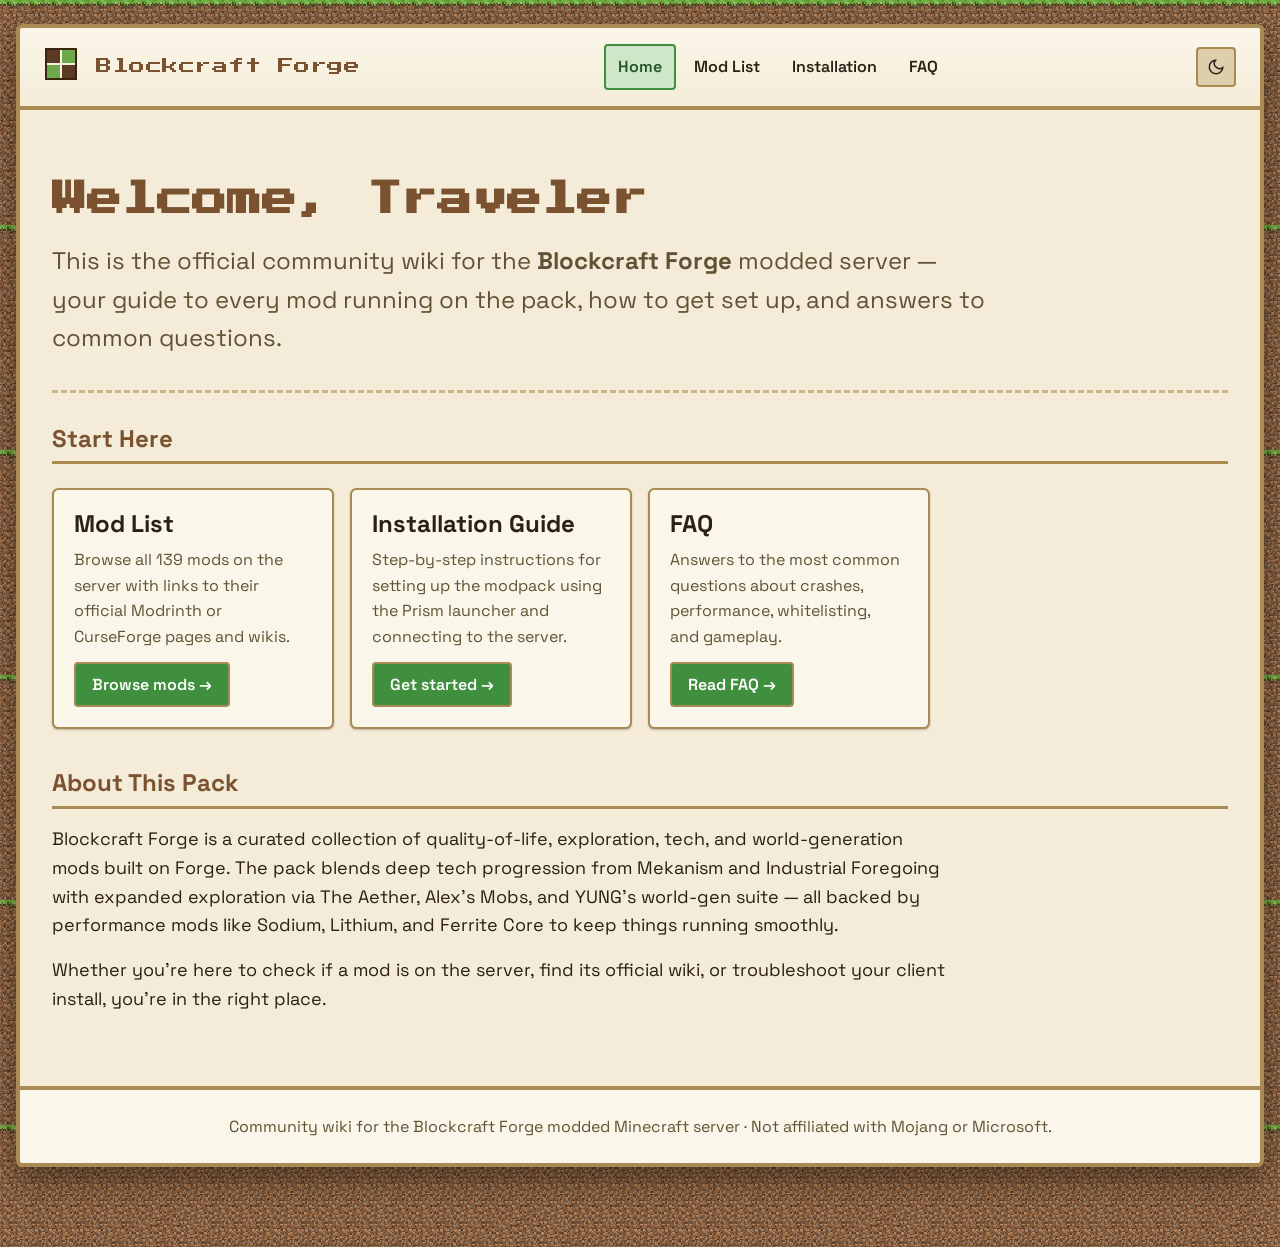
==== index.html @ c724095b "Fixing file structure" ====
<!DOCTYPE html>
<html lang="en">
<head>
<meta charset="UTF-8">
<meta name="viewport" content="width=device-width, initial-scale=1.0">
<title>Home · Blockcraft Forge Wiki</title>
<meta name="description" content="Community wiki for the Blockcraft Forge modded Minecraft server.">
<link rel="icon" href="data:image/svg+xml,%3Csvg xmlns=%27http://www.w3.org/2000/svg%27 viewBox=%270 0 40 40%27%3E%3Crect width=%2720%27 height=%2720%27 fill=%27%235a3a22%27/%3E%3Crect x=%2720%27 width=%2720%27 height=%2720%27 fill=%27%236fa84a%27/%3E%3Crect y=%2720%27 width=%2720%27 height=%2720%27 fill=%27%236fa84a%27/%3E%3Crect x=%2720%27 y=%2720%27 width=%2720%27 height=%2720%27 fill=%27%235a3a22%27/%3E%3C/svg%3E">
<link rel="stylesheet" href="css/style.css">
</head>
<body>
<a class="sr-only" href="#main">Skip to content</a>
  <div class="page-wrap">
    <div class="site-panel">
      <header class="site-header">
        <div class="brand">
          <svg class="brand-mark" viewBox="0 0 40 40" fill="none" aria-hidden="true">
            <rect x="2" y="2" width="14" height="14" fill="#5a3a22"/>
            <rect x="18" y="2" width="14" height="14" fill="#6fa84a"/>
            <rect x="2" y="18" width="14" height="14" fill="#6fa84a"/>
            <rect x="18" y="18" width="14" height="14" fill="#5a3a22"/>
            <rect x="2" y="2" width="30" height="30" fill="none" stroke="#3a2410" stroke-width="2"/>
          </svg>
          <span class="brand-name">Blockcraft Forge</span>
        </div>
        <button class="mobile-nav-toggle" data-nav-toggle aria-label="Toggle navigation" aria-expanded="false">
          <svg width="20" height="20" viewBox="0 0 24 24" fill="none" stroke="currentColor" stroke-width="2"><path d="M3 12h18M3 6h18M3 18h18"/></svg>
        </button>
        <nav class="main-nav" data-main-nav aria-label="Primary">
          <a href="index.html" aria-current="page">Home</a>
          <a href="mods.html">Mod List</a>
          <a href="install.html">Installation</a>
          <a href="faq.html">FAQ</a>
        </nav>
        <button class="theme-toggle" data-theme-toggle aria-label="Switch to light mode"></button>
      </header>
      <div class="site-body">

<main id="main">
<section class="hero">
  <h1>Welcome, Traveler</h1>
  <p>This is the official community wiki for the <strong>Blockcraft Forge</strong> modded server &mdash; your guide to every mod running on the pack, how to get set up, and answers to common questions.</p>
</section>

<section>
  <h2>Start Here</h2>
  <div class="card-grid">
    <div class="card">
      <h3>Mod List</h3>
      <p>Browse all 139 mods on the server with links to their official Modrinth or CurseForge pages and wikis.</p>
      <a class="btn" href="mods.html">Browse mods &rarr;</a>
    </div>
    <div class="card">
      <h3>Installation Guide</h3>
      <p>Step-by-step instructions for setting up the modpack using the Prism launcher and connecting to the server.</p>
      <a class="btn" href="install.html">Get started &rarr;</a>
    </div>
    <div class="card">
      <h3>FAQ</h3>
      <p>Answers to the most common questions about crashes, performance, whitelisting, and gameplay.</p>
      <a class="btn" href="faq.html">Read FAQ &rarr;</a>
    </div>
  </div>
</section>

<section>
  <h2>About This Pack</h2>
  <div class="prose">
    <p>Blockcraft Forge is a curated collection of quality-of-life, exploration, tech, and world-generation mods built on Forge. The pack blends deep tech progression from Mekanism and Industrial Foregoing with expanded exploration via The Aether, Alex's Mobs, and YUNG's world-gen suite &mdash; all backed by performance mods like Sodium, Lithium, and Ferrite Core to keep things running smoothly.</p>
    <p>Whether you're here to check if a mod is on the server, find its official wiki, or troubleshoot your client install, you're in the right place.</p>
  </div>
</section>

</main>
      </div>
      <footer class="site-footer">
        <p>Community wiki for the Blockcraft Forge modded Minecraft server &middot; Not affiliated with Mojang or Microsoft.</p>
      </footer>
    </div>
  </div>

<script src="js/main.js"></script>

</body>
</html>
---- css/style.css ----
/* Art direction: Modded Minecraft server wiki -> rustic/blocky/game-terminal tone
   Palette: earthy greens/browns (grass, dirt, stone) with emerald accent for links/CTAs
   Typography: 'Press Start 2P' display (pixel, used sparingly for logo/hero only) + 'Space Grotesk' body (clean, blocky geometric sans)
   Density: balanced — content cards sit on parchment-like panels over the dirt texture, like terraria.wiki.gg */

@import url('https://fonts.googleapis.com/css2?family=Press+Start+2P&family=Space+Grotesk:wght@400;500;600;700&display=swap');

*, *::before, *::after { box-sizing: border-box; margin: 0; padding: 0; }

:root {
  --text-xs: clamp(0.75rem, 0.7rem + 0.25vw, 0.875rem);
  --text-sm: clamp(0.875rem, 0.8rem + 0.35vw, 1rem);
  --text-base: clamp(1rem, 0.95rem + 0.25vw, 1.125rem);
  --text-lg: clamp(1.125rem, 1rem + 0.75vw, 1.5rem);
  --text-xl: clamp(1.5rem, 1.2rem + 1.25vw, 2.25rem);
  --text-2xl: clamp(2rem, 1.2rem + 2.5vw, 3.5rem);

  --space-1: 0.25rem; --space-2: 0.5rem; --space-3: 0.75rem; --space-4: 1rem;
  --space-5: 1.25rem; --space-6: 1.5rem; --space-8: 2rem; --space-10: 2.5rem;
  --space-12: 3rem; --space-16: 4rem; --space-20: 5rem; --space-24: 6rem;

  --font-display: 'Press Start 2P', monospace;
  --font-body: 'Space Grotesk', 'Segoe UI', sans-serif;

  --radius-sm: 0.25rem; --radius-md: 0.4rem; --radius-lg: 0.6rem; --radius-full: 9999px;
  --content-narrow: 640px; --content-default: 900px; --content-wide: 1200px;
}

:root, [data-theme="light"] {
  --color-bg: #e9dcc0;
  --color-surface: #f4ecd8;
  --color-surface-2: #fbf6ea;
  --color-surface-offset: #ddceac;
  --color-border: #a98a52;
  --color-divider: #c9b585;

  --color-text: #2b2013;
  --color-text-muted: #5f5334;
  --color-text-faint: #93875f;
  --color-text-inverse: #f4ecd8;

  --color-primary: #3f8f3f;
  --color-primary-hover: #2f6e2f;
  --color-primary-active: #245424;
  --color-primary-highlight: #cfe6c8;

  --color-accent: #7a5230;
  --color-accent-hover: #5e3e22;

  --color-warning: #a1631e;
  --color-error: #a13333;
  --color-success: #3f8f3f;

  --shadow-sm: 0 1px 2px rgba(30, 20, 5, 0.25);
  --shadow-md: 0 4px 14px rgba(30, 20, 5, 0.35);
  --shadow-lg: 0 12px 32px rgba(20, 12, 2, 0.5);

  --dirt-texture: url('../assets/img/dirt_background.jpg');
  --panel-border-img: none;
}

[data-theme="dark"] {
  --color-bg: #1b140c;
  --color-surface: #241a10;
  --color-surface-2: #2c2014;
  --color-surface-offset: #16100a;
  --color-border: #4a3820;
  --color-divider: #3a2c18;

  --color-text: #ecdfc4;
  --color-text-muted: #b6a67e;
  --color-text-faint: #7d7050;
  --color-text-inverse: #1b140c;

  --color-primary: #63b563;
  --color-primary-hover: #7fce7f;
  --color-primary-active: #4f9c4f;
  --color-primary-highlight: #26361f;

  --color-accent: #c99a5f;
  --color-accent-hover: #dab27c;

  --color-warning: #d99a44;
  --color-error: #d96363;
  --color-success: #63b563;

  --shadow-sm: 0 1px 2px rgba(0,0,0,0.4);
  --shadow-md: 0 4px 14px rgba(0,0,0,0.5);
  --shadow-lg: 0 12px 32px rgba(0,0,0,0.6);

  --dirt-texture: url('../assets/img/dirt_dark.jpg');
}

html {
  -webkit-text-size-adjust: none;
  text-size-adjust: none;
  scroll-behavior: smooth;
  scroll-padding-top: var(--space-16);
}

body {
  min-height: 100dvh;
  line-height: 1.6;
  font-family: var(--font-body);
  font-size: var(--text-base);
  color: var(--color-text);
  background-color: var(--color-bg);
  background-image: var(--dirt-texture);
  background-repeat: repeat;
  background-size: 360px 225px;
  image-rendering: pixelated;
}

img, picture, video, canvas, svg { display: block; max-width: 100%; height: auto; }
ul[role="list"], ol[role="list"] { list-style: none; }
input, button, textarea, select { font: inherit; color: inherit; }
h1, h2, h3, h4 { text-wrap: balance; line-height: 1.2; font-family: var(--font-body); font-weight: 700; }
p, li { text-wrap: pretty; }

a { color: var(--color-primary); text-decoration: none; }
a:hover { color: var(--color-primary-hover); text-decoration: underline; }

::selection { background: var(--color-primary-highlight); color: var(--color-text); }
:focus-visible { outline: 3px solid var(--color-primary); outline-offset: 2px; border-radius: var(--radius-sm); }

@media (prefers-reduced-motion: reduce) {
  *, *::before, *::after { animation-duration: 0.01ms !important; transition-duration: 0.01ms !important; scroll-behavior: auto !important; }
}

button { cursor: pointer; background: none; border: none; }
table { border-collapse: collapse; width: 100%; }

.sr-only {
  position: absolute; width: 1px; height: 1px; padding: 0; margin: -1px;
  overflow: hidden; clip: rect(0,0,0,0); white-space: nowrap; border-width: 0;
}

/* ===== Layout shell (the "dirt frame" like terraria.wiki.gg) ===== */
.page-wrap {
  max-width: 1280px;
  margin-inline: auto;
  padding: var(--space-6) var(--space-4) var(--space-20);
}

.site-panel {
  background: var(--color-surface);
  border: 4px solid var(--color-border);
  border-radius: var(--radius-md);
  box-shadow: var(--shadow-lg);
  overflow: hidden;
}

.site-header {
  background: linear-gradient(180deg, var(--color-surface-2), var(--color-surface));
  border-bottom: 4px solid var(--color-border);
  padding: var(--space-4) var(--space-6);
  display: flex;
  align-items: center;
  justify-content: space-between;
  gap: var(--space-4);
  flex-wrap: wrap;
}

.brand { display: flex; align-items: center; gap: var(--space-3); }
.brand-mark { width: 40px; height: 40px; flex-shrink: 0; }
.brand-name {
  font-family: var(--font-display);
  font-size: var(--text-sm);
  letter-spacing: 0.5px;
  color: var(--color-accent);
}

.main-nav { display: flex; gap: var(--space-1); flex-wrap: wrap; }
.main-nav a {
  font-weight: 600;
  font-size: var(--text-sm);
  color: var(--color-text);
  padding: var(--space-2) var(--space-3);
  border-radius: var(--radius-sm);
  text-decoration: none;
  border: 2px solid transparent;
}
.main-nav a:hover, .main-nav a[aria-current="page"] {
  background: var(--color-primary-highlight);
  border-color: var(--color-primary);
  color: var(--color-primary-active, var(--color-primary));
  text-decoration: none;
}

.theme-toggle {
  display: inline-flex; align-items: center; justify-content: center;
  width: 40px; height: 40px;
  border: 2px solid var(--color-border);
  border-radius: var(--radius-sm);
  background: var(--color-surface-offset);
  color: var(--color-text);
}
.theme-toggle:hover { background: var(--color-primary-highlight); border-color: var(--color-primary); }

.site-body { padding: var(--space-8) var(--space-8); }
@media (max-width: 640px) { .site-body { padding: var(--space-6) var(--space-4); } }

.site-footer {
  border-top: 4px solid var(--color-border);
  padding: var(--space-6);
  text-align: center;
  font-size: var(--text-sm);
  color: var(--color-text-muted);
  background: var(--color-surface-2);
}

/* ===== Hero ===== */
.hero {
  text-align: left;
  padding-block: var(--space-8);
  border-bottom: 3px dashed var(--color-divider);
  margin-bottom: var(--space-8);
}
.hero h1 {
  font-family: var(--font-display);
  font-size: var(--text-xl);
  color: var(--color-accent);
  margin-bottom: var(--space-4);
  line-height: 1.5;
}
.hero p { max-width: 68ch; color: var(--color-text-muted); font-size: var(--text-lg); }

/* ===== Cards / grid ===== */
.card-grid {
  display: grid;
  grid-template-columns: repeat(auto-fill, minmax(min(260px, 100%), 1fr));
  gap: var(--space-4);
  margin-block: var(--space-6);
}
.card {
  background: var(--color-surface-2);
  border: 2px solid var(--color-border);
  border-radius: var(--radius-md);
  padding: var(--space-5);
  box-shadow: var(--shadow-sm);
  transition: box-shadow 180ms ease, transform 180ms ease;
}
.card:hover { box-shadow: var(--shadow-md); transform: translateY(-2px); }
.card h3 { font-size: var(--text-lg); margin-bottom: var(--space-2); }
.card p { color: var(--color-text-muted); font-size: var(--text-sm); margin-bottom: var(--space-3); }

.btn {
  display: inline-flex; align-items: center; gap: var(--space-2);
  padding: var(--space-2) var(--space-4);
  border-radius: var(--radius-sm);
  font-weight: 600; font-size: var(--text-sm);
  border: 2px solid var(--color-border);
  background: var(--color-primary);
  color: #fff;
  text-decoration: none;
}
.btn:hover { background: var(--color-primary-hover); text-decoration: none; color: #fff; }
.btn-secondary { background: var(--color-surface-offset); color: var(--color-text); }
.btn-secondary:hover { background: var(--color-primary-highlight); color: var(--color-text); }

/* ===== Mod list ===== */
.mod-toolbar {
  display: flex; gap: var(--space-3); flex-wrap: wrap; align-items: center;
  margin-bottom: var(--space-5);
}
.mod-search {
  flex: 1; min-width: 200px;
  padding: var(--space-3) var(--space-4);
  border: 2px solid var(--color-border);
  border-radius: var(--radius-sm);
  background: var(--color-surface-2);
  color: var(--color-text);
  font-size: var(--text-base);
}
.mod-filter-group { display: flex; gap: var(--space-2); flex-wrap: wrap; }
.filter-chip {
  padding: var(--space-2) var(--space-4);
  border: 2px solid var(--color-border);
  border-radius: var(--radius-full);
  background: var(--color-surface-2);
  font-size: var(--text-sm);
  font-weight: 600;
  color: var(--color-text-muted);
}
.filter-chip[aria-pressed="true"] {
  background: var(--color-primary);
  color: #fff;
  border-color: var(--color-primary);
}
.mod-count { font-size: var(--text-sm); color: var(--color-text-muted); margin-bottom: var(--space-4); }

.mod-table-wrap { border: 2px solid var(--color-border); border-radius: var(--radius-md); overflow: hidden; }
.mod-table { width: 100%; }
.mod-table th {
  text-align: left; font-size: var(--text-xs); text-transform: uppercase; letter-spacing: 0.5px;
  padding: var(--space-3) var(--space-4);
  background: var(--color-surface-offset);
  color: var(--color-text-muted);
  border-bottom: 2px solid var(--color-border);
}
.mod-table td {
  padding: var(--space-3) var(--space-4);
  border-bottom: 1px solid var(--color-divider);
  font-size: var(--text-sm);
}
.mod-table tr:last-child td { border-bottom: none; }
.mod-table tr:hover td { background: var(--color-primary-highlight); }
.source-badge {
  display: inline-block;
  font-size: var(--text-xs);
  font-weight: 700;
  padding: var(--space-1) var(--space-2);
  border-radius: var(--radius-sm);
}
.source-badge.modrinth { background: #1bd96a33; color: #1bd96a; border: 1px solid #1bd96a55; }
[data-theme="light"] .source-badge.modrinth { color: #157a3f; background: #d3f5e2; border-color: #9ee0bd; }
.source-badge.curseforge { background: #f16436_33; color: #f16436; border: 1px solid #f1643655; }
[data-theme="light"] .source-badge.curseforge { color: #b8410f; background: #ffe2d5; border-color: #f7ac8f; }

.empty-state { text-align: center; padding: var(--space-16) var(--space-8); color: var(--color-text-muted); }

/* ===== FAQ (accordion) ===== */
.faq-item {
  border: 2px solid var(--color-border);
  border-radius: var(--radius-md);
  margin-bottom: var(--space-3);
  background: var(--color-surface-2);
  overflow: hidden;
}
.faq-question {
  width: 100%; text-align: left;
  display: flex; justify-content: space-between; align-items: center;
  padding: var(--space-4) var(--space-5);
  font-weight: 700; font-size: var(--text-base);
  cursor: pointer;
}
.faq-question:hover { background: var(--color-primary-highlight); }
.faq-icon { transition: transform 180ms ease; flex-shrink: 0; margin-left: var(--space-3); }
.faq-item[data-open="true"] .faq-icon { transform: rotate(45deg); }
.faq-answer {
  padding: 0 var(--space-5);
  max-height: 0;
  overflow: hidden;
  transition: max-height 220ms ease, padding 220ms ease;
  color: var(--color-text-muted);
  font-size: var(--text-sm);
}
.faq-item[data-open="true"] .faq-answer {
  padding: 0 var(--space-5) var(--space-5);
}

/* ===== Install steps ===== */
.step-list { display: flex; flex-direction: column; gap: var(--space-5); margin-block: var(--space-6); }
.step {
  display: flex; gap: var(--space-4);
  padding: var(--space-5);
  background: var(--color-surface-2);
  border: 2px solid var(--color-border);
  border-radius: var(--radius-md);
}
.step-num {
  flex-shrink: 0;
  width: 36px; height: 36px;
  display: flex; align-items: center; justify-content: center;
  font-family: var(--font-display);
  font-size: var(--text-xs);
  background: var(--color-primary);
  color: #fff;
  border-radius: var(--radius-sm);
}
.step-body h3 { font-size: var(--text-base); margin-bottom: var(--space-2); }
.step-body p, .step-body li { color: var(--color-text-muted); font-size: var(--text-sm); }
.step-body code {
  background: var(--color-surface-offset);
  padding: 0.15em 0.4em;
  border-radius: var(--radius-sm);
  font-size: 0.9em;
}
.step-body ul { padding-left: var(--space-5); list-style: disc; margin-top: var(--space-2); }

.callout {
  border: 2px solid var(--color-warning);
  background: color-mix(in srgb, var(--color-warning) 12%, var(--color-surface-2));
  border-radius: var(--radius-md);
  padding: var(--space-4) var(--space-5);
  margin-block: var(--space-6);
  font-size: var(--text-sm);
}
.callout strong { color: var(--color-warning); }

section { margin-bottom: var(--space-10); }
section > h2 {
  font-size: var(--text-lg);
  margin-bottom: var(--space-4);
  padding-bottom: var(--space-2);
  border-bottom: 3px solid var(--color-border);
  color: var(--color-accent);
}

.prose p { margin-bottom: var(--space-4); max-width: 75ch; color: var(--color-text); }
.prose ul, .prose ol { padding-left: var(--space-6); margin-bottom: var(--space-4); }
.prose li { margin-bottom: var(--space-2); }

.mobile-nav-toggle { display: none; }
@media (max-width: 720px) {
  .main-nav { display: none; width: 100%; flex-direction: column; }
  .main-nav.open { display: flex; }
  .mobile-nav-toggle {
    display: inline-flex; align-items: center; justify-content: center;
    width: 40px; height: 40px;
    border: 2px solid var(--color-border);
    border-radius: var(--radius-sm);
    background: var(--color-surface-offset);
  }
  .site-header { position: relative; }
}
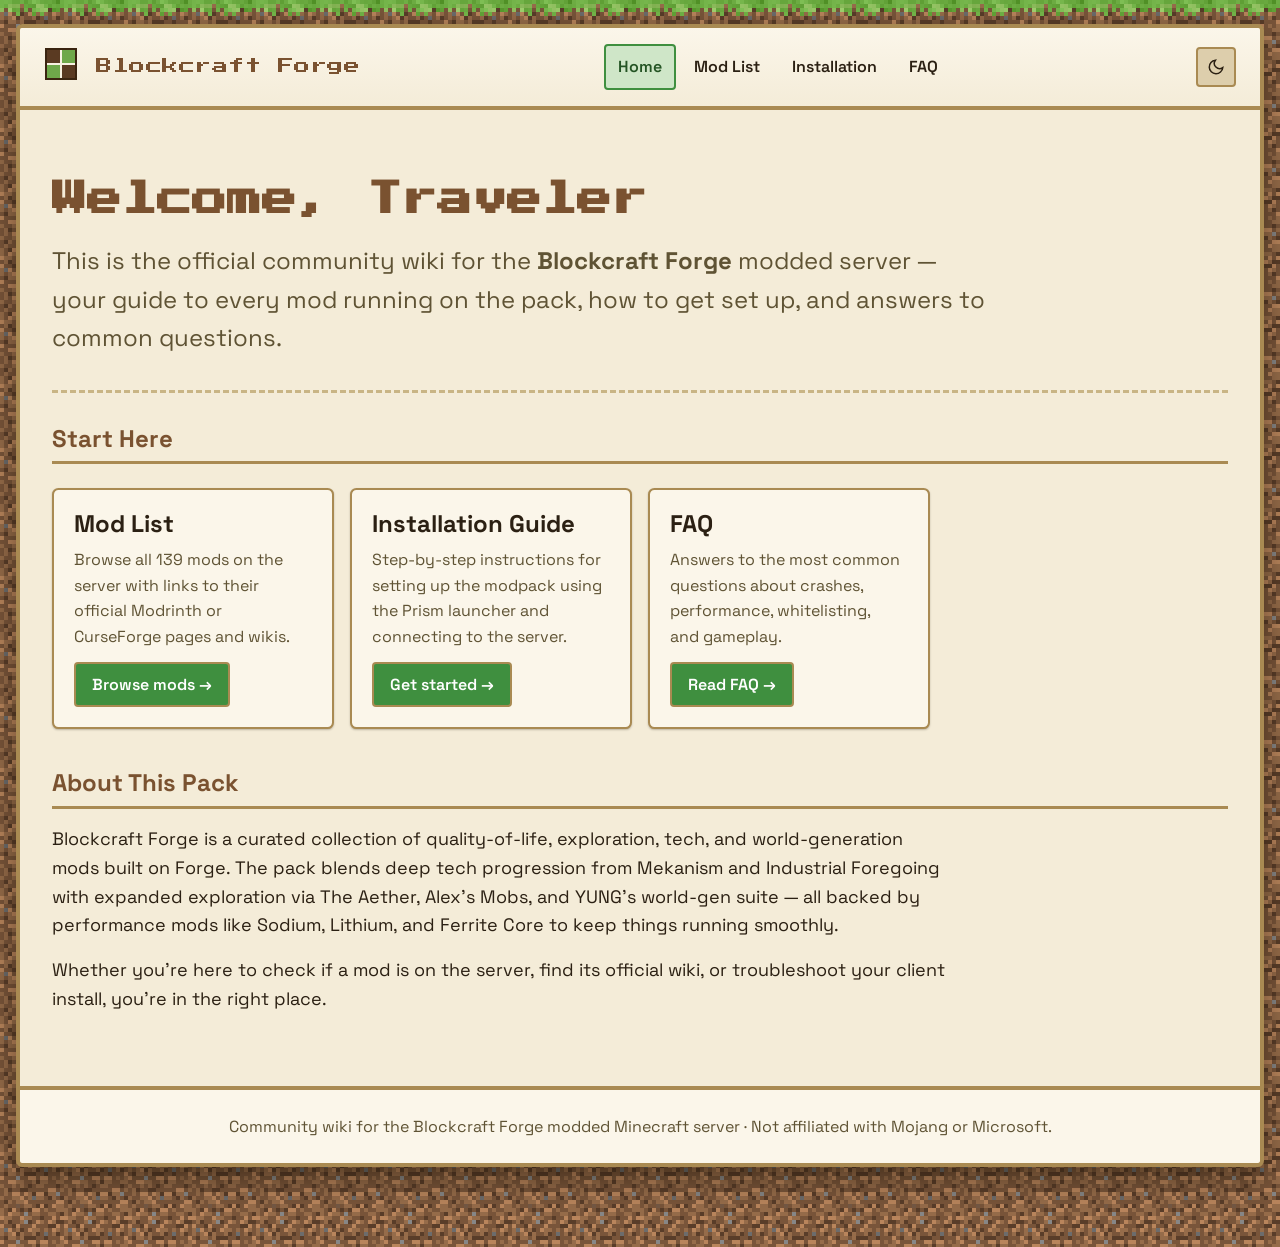
==== commit cb3061f6: "Fixed dark theme unintended switching and added anti-flash script to page headers" ====
--- a/index.html
+++ b/index.html
@@ -6,6 +6,14 @@
 <title>Home · Blockcraft Forge Wiki</title>
 <meta name="description" content="Community wiki for the Blockcraft Forge modded Minecraft server.">
 <link rel="icon" href="data:image/svg+xml,%3Csvg xmlns=%27http://www.w3.org/2000/svg%27 viewBox=%270 0 40 40%27%3E%3Crect width=%2720%27 height=%2720%27 fill=%27%235a3a22%27/%3E%3Crect x=%2720%27 width=%2720%27 height=%2720%27 fill=%27%236fa84a%27/%3E%3Crect y=%2720%27 width=%2720%27 height=%2720%27 fill=%27%236fa84a%27/%3E%3Crect x=%2720%27 y=%2720%27 width=%2720%27 height=%2720%27 fill=%27%235a3a22%27/%3E%3C/svg%3E">
+<script>
+  (function () {
+    var saved = localStorage.getItem('theme');
+    var systemDark = window.matchMedia('(prefers-color-scheme: dark)').matches;
+    var theme = saved ? saved : (systemDark ? 'dark' : 'light');
+    document.documentElement.setAttribute('data-theme', theme);
+  })();
+</script>
 <link rel="stylesheet" href="css/style.css">
 </head>
 <body>
--- a/css/style.css
+++ b/css/style.css
@@ -55,7 +55,8 @@
   --shadow-md: 0 4px 14px rgba(30, 20, 5, 0.35);
   --shadow-lg: 0 12px 32px rgba(20, 12, 2, 0.5);
 
-  --dirt-texture: url('../assets/img/dirt_background.jpg');
+  --dirt-texture: url('../assets/img/dirt_texture.png');
+  --dirt-size: 64px 64px;
   --panel-border-img: none;
 }
 
@@ -89,6 +90,7 @@
   --shadow-lg: 0 12px 32px rgba(0,0,0,0.6);
 
   --dirt-texture: url('../assets/img/dirt_dark.jpg');
+  --dirt-size: 720px 450px;
 }
 
 html {
@@ -107,8 +109,26 @@
   background-color: var(--color-bg);
   background-image: var(--dirt-texture);
   background-repeat: repeat;
-  background-size: 360px 225px;
+  background-size: var(--dirt-size);
   image-rendering: pixelated;
+}
+
+/* Grass overlay fixed at the top edge */
+body::before {
+  content: "";
+  position: absolute;
+  top: 0; left: 0; right: 0;
+  height: 64px;
+  background-image: url('../assets/img/grass_side_texture2.png');
+  background-repeat: repeat-x;
+  background-size: auto 100%;
+  image-rendering: pixelated;
+  z-index: 1;
+  pointer-events: none;
+}
+
+[data-theme="dark"] body::before {
+  display: none; /* Hide grass overlay in dark mode */;
 }
 
 img, picture, video, canvas, svg { display: block; max-width: 100%; height: auto; }
@@ -314,7 +334,7 @@
 }
 .source-badge.modrinth { background: #1bd96a33; color: #1bd96a; border: 1px solid #1bd96a55; }
 [data-theme="light"] .source-badge.modrinth { color: #157a3f; background: #d3f5e2; border-color: #9ee0bd; }
-.source-badge.curseforge { background: #f16436_33; color: #f16436; border: 1px solid #f1643655; }
+.source-badge.curseforge { background: #f1643633; color: #f16436; border: 1px solid #f1643655; }
 [data-theme="light"] .source-badge.curseforge { color: #b8410f; background: #ffe2d5; border-color: #f7ac8f; }
 
 .empty-state { text-align: center; padding: var(--space-16) var(--space-8); color: var(--color-text-muted); }
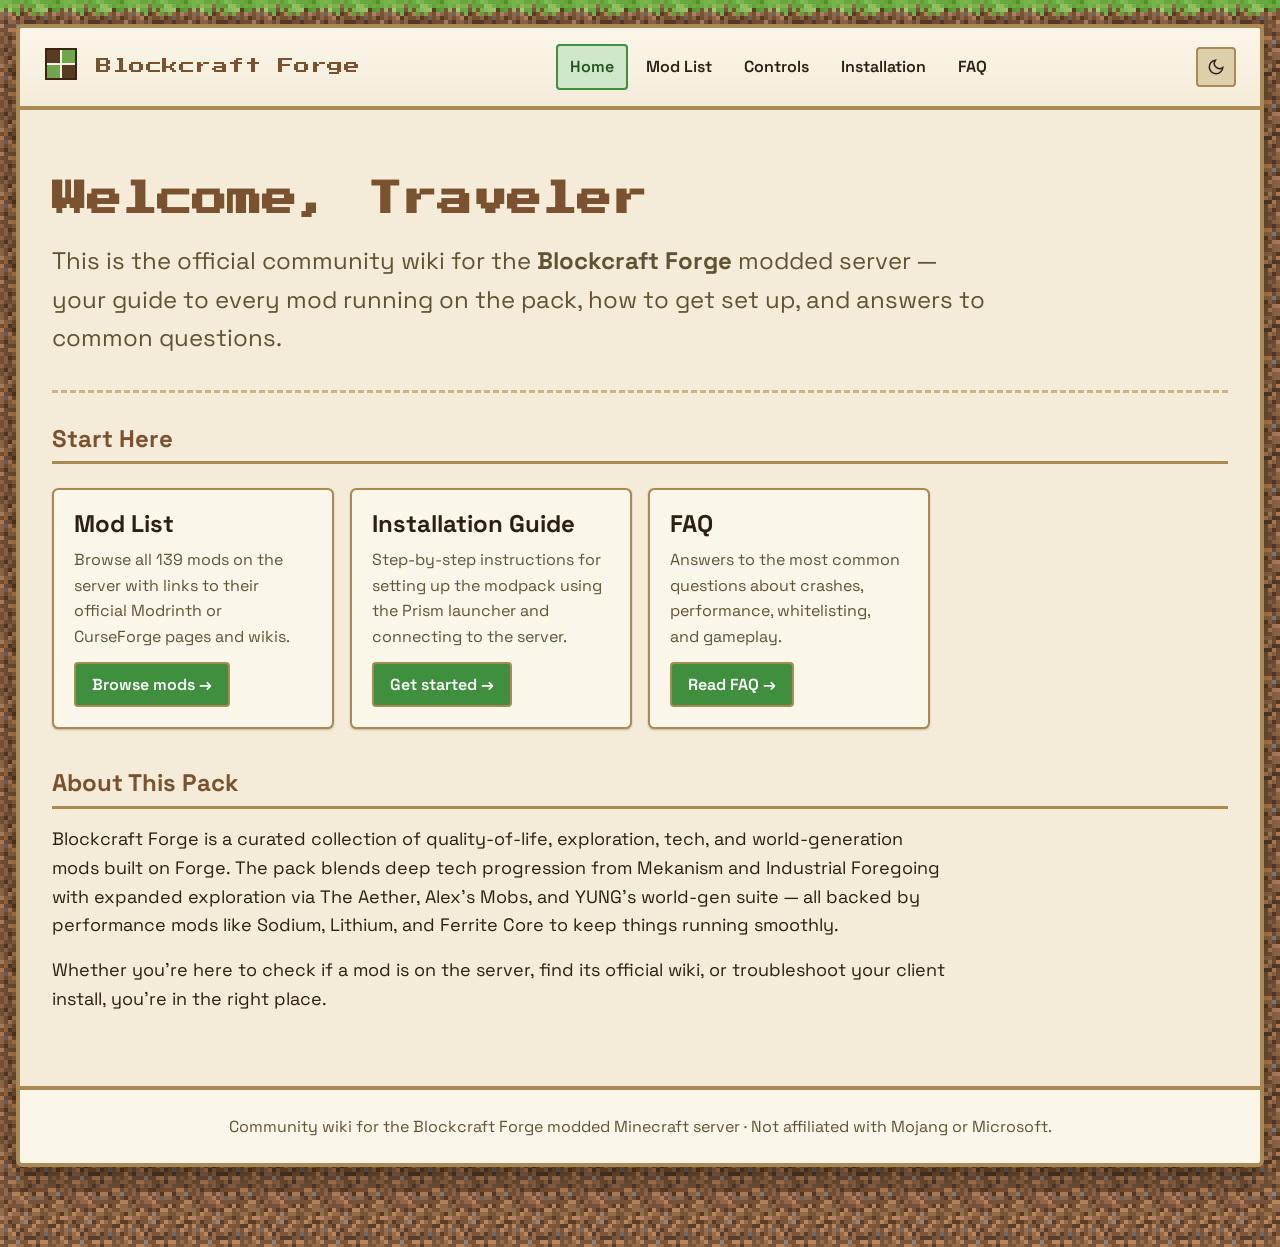
==== commit dff5b52e: "Added controls page to give people an interactive and searchable keybindings list" ====
--- a/index.html
+++ b/index.html
@@ -37,6 +37,7 @@
         <nav class="main-nav" data-main-nav aria-label="Primary">
           <a href="index.html" aria-current="page">Home</a>
           <a href="mods.html">Mod List</a>
+          <a href="controls.html">Controls</a>
           <a href="install.html">Installation</a>
           <a href="faq.html">FAQ</a>
         </nav>
--- a/css/style.css
+++ b/css/style.css
@@ -5,7 +5,13 @@
 
 @import url('https://fonts.googleapis.com/css2?family=Press+Start+2P&family=Space+Grotesk:wght@400;500;600;700&display=swap');
 
-*, *::before, *::after { box-sizing: border-box; margin: 0; padding: 0; }
+*,
+*::before,
+*::after {
+  box-sizing: border-box;
+  margin: 0;
+  padding: 0;
+}
 
 :root {
   --text-xs: clamp(0.75rem, 0.7rem + 0.25vw, 0.875rem);
@@ -15,18 +21,33 @@
   --text-xl: clamp(1.5rem, 1.2rem + 1.25vw, 2.25rem);
   --text-2xl: clamp(2rem, 1.2rem + 2.5vw, 3.5rem);
 
-  --space-1: 0.25rem; --space-2: 0.5rem; --space-3: 0.75rem; --space-4: 1rem;
-  --space-5: 1.25rem; --space-6: 1.5rem; --space-8: 2rem; --space-10: 2.5rem;
-  --space-12: 3rem; --space-16: 4rem; --space-20: 5rem; --space-24: 6rem;
+  --space-1: 0.25rem;
+  --space-2: 0.5rem;
+  --space-3: 0.75rem;
+  --space-4: 1rem;
+  --space-5: 1.25rem;
+  --space-6: 1.5rem;
+  --space-8: 2rem;
+  --space-10: 2.5rem;
+  --space-12: 3rem;
+  --space-16: 4rem;
+  --space-20: 5rem;
+  --space-24: 6rem;
 
   --font-display: 'Press Start 2P', monospace;
   --font-body: 'Space Grotesk', 'Segoe UI', sans-serif;
 
-  --radius-sm: 0.25rem; --radius-md: 0.4rem; --radius-lg: 0.6rem; --radius-full: 9999px;
-  --content-narrow: 640px; --content-default: 900px; --content-wide: 1200px;
-}
-
-:root, [data-theme="light"] {
+  --radius-sm: 0.25rem;
+  --radius-md: 0.4rem;
+  --radius-lg: 0.6rem;
+  --radius-full: 9999px;
+  --content-narrow: 640px;
+  --content-default: 900px;
+  --content-wide: 1200px;
+}
+
+:root,
+[data-theme="light"] {
   --color-bg: #e9dcc0;
   --color-surface: #f4ecd8;
   --color-surface-2: #fbf6ea;
@@ -85,9 +106,9 @@
   --color-error: #d96363;
   --color-success: #63b563;
 
-  --shadow-sm: 0 1px 2px rgba(0,0,0,0.4);
-  --shadow-md: 0 4px 14px rgba(0,0,0,0.5);
-  --shadow-lg: 0 12px 32px rgba(0,0,0,0.6);
+  --shadow-sm: 0 1px 2px rgba(0, 0, 0, 0.4);
+  --shadow-md: 0 4px 14px rgba(0, 0, 0, 0.5);
+  --shadow-lg: 0 12px 32px rgba(0, 0, 0, 0.6);
 
   --dirt-texture: url('../assets/img/dirt_dark.jpg');
   --dirt-size: 720px 450px;
@@ -117,7 +138,9 @@
 body::before {
   content: "";
   position: absolute;
-  top: 0; left: 0; right: 0;
+  top: 0;
+  left: 0;
+  right: 0;
   height: 64px;
   background-image: url('../assets/img/grass_side_texture2.png');
   background-repeat: repeat-x;
@@ -128,31 +151,102 @@
 }
 
 [data-theme="dark"] body::before {
-  display: none; /* Hide grass overlay in dark mode */;
-}
-
-img, picture, video, canvas, svg { display: block; max-width: 100%; height: auto; }
-ul[role="list"], ol[role="list"] { list-style: none; }
-input, button, textarea, select { font: inherit; color: inherit; }
-h1, h2, h3, h4 { text-wrap: balance; line-height: 1.2; font-family: var(--font-body); font-weight: 700; }
-p, li { text-wrap: pretty; }
-
-a { color: var(--color-primary); text-decoration: none; }
-a:hover { color: var(--color-primary-hover); text-decoration: underline; }
-
-::selection { background: var(--color-primary-highlight); color: var(--color-text); }
-:focus-visible { outline: 3px solid var(--color-primary); outline-offset: 2px; border-radius: var(--radius-sm); }
+  display: none;
+  /* Hide grass overlay in dark mode */
+  ;
+}
+
+img,
+picture,
+video,
+canvas,
+svg {
+  display: block;
+  max-width: 100%;
+  height: auto;
+}
+
+ul[role="list"],
+ol[role="list"] {
+  list-style: none;
+}
+
+input,
+button,
+textarea,
+select {
+  font: inherit;
+  color: inherit;
+}
+
+h1,
+h2,
+h3,
+h4 {
+  text-wrap: balance;
+  line-height: 1.2;
+  font-family: var(--font-body);
+  font-weight: 700;
+}
+
+p,
+li {
+  text-wrap: pretty;
+}
+
+a {
+  color: var(--color-primary);
+  text-decoration: none;
+}
+
+a:hover {
+  color: var(--color-primary-hover);
+  text-decoration: underline;
+}
+
+::selection {
+  background: var(--color-primary-highlight);
+  color: var(--color-text);
+}
+
+:focus-visible {
+  outline: 3px solid var(--color-primary);
+  outline-offset: 2px;
+  border-radius: var(--radius-sm);
+}
 
 @media (prefers-reduced-motion: reduce) {
-  *, *::before, *::after { animation-duration: 0.01ms !important; transition-duration: 0.01ms !important; scroll-behavior: auto !important; }
-}
-
-button { cursor: pointer; background: none; border: none; }
-table { border-collapse: collapse; width: 100%; }
+
+  *,
+  *::before,
+  *::after {
+    animation-duration: 0.01ms !important;
+    transition-duration: 0.01ms !important;
+    scroll-behavior: auto !important;
+  }
+}
+
+button {
+  cursor: pointer;
+  background: none;
+  border: none;
+}
+
+table {
+  border-collapse: collapse;
+  width: 100%;
+}
 
 .sr-only {
-  position: absolute; width: 1px; height: 1px; padding: 0; margin: -1px;
-  overflow: hidden; clip: rect(0,0,0,0); white-space: nowrap; border-width: 0;
+  position: absolute;
+  width: 1px;
+  height: 1px;
+  padding: 0;
+  margin: -1px;
+  overflow: hidden;
+  clip: rect(0, 0, 0, 0);
+  white-space: nowrap;
+  border-width: 0;
 }
 
 /* ===== Layout shell (the "dirt frame" like terraria.wiki.gg) ===== */
@@ -181,8 +275,18 @@
   flex-wrap: wrap;
 }
 
-.brand { display: flex; align-items: center; gap: var(--space-3); }
-.brand-mark { width: 40px; height: 40px; flex-shrink: 0; }
+.brand {
+  display: flex;
+  align-items: center;
+  gap: var(--space-3);
+}
+
+.brand-mark {
+  width: 40px;
+  height: 40px;
+  flex-shrink: 0;
+}
+
 .brand-name {
   font-family: var(--font-display);
   font-size: var(--text-sm);
@@ -190,7 +294,12 @@
   color: var(--color-accent);
 }
 
-.main-nav { display: flex; gap: var(--space-1); flex-wrap: wrap; }
+.main-nav {
+  display: flex;
+  gap: var(--space-1);
+  flex-wrap: wrap;
+}
+
 .main-nav a {
   font-weight: 600;
   font-size: var(--text-sm);
@@ -200,7 +309,9 @@
   text-decoration: none;
   border: 2px solid transparent;
 }
-.main-nav a:hover, .main-nav a[aria-current="page"] {
+
+.main-nav a:hover,
+.main-nav a[aria-current="page"] {
   background: var(--color-primary-highlight);
   border-color: var(--color-primary);
   color: var(--color-primary-active, var(--color-primary));
@@ -208,17 +319,31 @@
 }
 
 .theme-toggle {
-  display: inline-flex; align-items: center; justify-content: center;
-  width: 40px; height: 40px;
+  display: inline-flex;
+  align-items: center;
+  justify-content: center;
+  width: 40px;
+  height: 40px;
   border: 2px solid var(--color-border);
   border-radius: var(--radius-sm);
   background: var(--color-surface-offset);
   color: var(--color-text);
 }
-.theme-toggle:hover { background: var(--color-primary-highlight); border-color: var(--color-primary); }
-
-.site-body { padding: var(--space-8) var(--space-8); }
-@media (max-width: 640px) { .site-body { padding: var(--space-6) var(--space-4); } }
+
+.theme-toggle:hover {
+  background: var(--color-primary-highlight);
+  border-color: var(--color-primary);
+}
+
+.site-body {
+  padding: var(--space-8) var(--space-8);
+}
+
+@media (max-width: 640px) {
+  .site-body {
+    padding: var(--space-6) var(--space-4);
+  }
+}
 
 .site-footer {
   border-top: 4px solid var(--color-border);
@@ -236,6 +361,7 @@
   border-bottom: 3px dashed var(--color-divider);
   margin-bottom: var(--space-8);
 }
+
 .hero h1 {
   font-family: var(--font-display);
   font-size: var(--text-xl);
@@ -243,7 +369,12 @@
   margin-bottom: var(--space-4);
   line-height: 1.5;
 }
-.hero p { max-width: 68ch; color: var(--color-text-muted); font-size: var(--text-lg); }
+
+.hero p {
+  max-width: 68ch;
+  color: var(--color-text-muted);
+  font-size: var(--text-lg);
+}
 
 /* ===== Cards / grid ===== */
 .card-grid {
@@ -252,6 +383,7 @@
   gap: var(--space-4);
   margin-block: var(--space-6);
 }
+
 .card {
   background: var(--color-surface-2);
   border: 2px solid var(--color-border);
@@ -260,31 +392,65 @@
   box-shadow: var(--shadow-sm);
   transition: box-shadow 180ms ease, transform 180ms ease;
 }
-.card:hover { box-shadow: var(--shadow-md); transform: translateY(-2px); }
-.card h3 { font-size: var(--text-lg); margin-bottom: var(--space-2); }
-.card p { color: var(--color-text-muted); font-size: var(--text-sm); margin-bottom: var(--space-3); }
+
+.card:hover {
+  box-shadow: var(--shadow-md);
+  transform: translateY(-2px);
+}
+
+.card h3 {
+  font-size: var(--text-lg);
+  margin-bottom: var(--space-2);
+}
+
+.card p {
+  color: var(--color-text-muted);
+  font-size: var(--text-sm);
+  margin-bottom: var(--space-3);
+}
 
 .btn {
-  display: inline-flex; align-items: center; gap: var(--space-2);
+  display: inline-flex;
+  align-items: center;
+  gap: var(--space-2);
   padding: var(--space-2) var(--space-4);
   border-radius: var(--radius-sm);
-  font-weight: 600; font-size: var(--text-sm);
+  font-weight: 600;
+  font-size: var(--text-sm);
   border: 2px solid var(--color-border);
   background: var(--color-primary);
   color: #fff;
   text-decoration: none;
 }
-.btn:hover { background: var(--color-primary-hover); text-decoration: none; color: #fff; }
-.btn-secondary { background: var(--color-surface-offset); color: var(--color-text); }
-.btn-secondary:hover { background: var(--color-primary-highlight); color: var(--color-text); }
+
+.btn:hover {
+  background: var(--color-primary-hover);
+  text-decoration: none;
+  color: #fff;
+}
+
+.btn-secondary {
+  background: var(--color-surface-offset);
+  color: var(--color-text);
+}
+
+.btn-secondary:hover {
+  background: var(--color-primary-highlight);
+  color: var(--color-text);
+}
 
 /* ===== Mod list ===== */
 .mod-toolbar {
-  display: flex; gap: var(--space-3); flex-wrap: wrap; align-items: center;
+  display: flex;
+  gap: var(--space-3);
+  flex-wrap: wrap;
+  align-items: center;
   margin-bottom: var(--space-5);
 }
+
 .mod-search {
-  flex: 1; min-width: 200px;
+  flex: 1;
+  min-width: 200px;
   padding: var(--space-3) var(--space-4);
   border: 2px solid var(--color-border);
   border-radius: var(--radius-sm);
@@ -292,7 +458,13 @@
   color: var(--color-text);
   font-size: var(--text-base);
 }
-.mod-filter-group { display: flex; gap: var(--space-2); flex-wrap: wrap; }
+
+.mod-filter-group {
+  display: flex;
+  gap: var(--space-2);
+  flex-wrap: wrap;
+}
+
 .filter-chip {
   padding: var(--space-2) var(--space-4);
   border: 2px solid var(--color-border);
@@ -302,42 +474,110 @@
   font-weight: 600;
   color: var(--color-text-muted);
 }
+
 .filter-chip[aria-pressed="true"] {
   background: var(--color-primary);
   color: #fff;
   border-color: var(--color-primary);
 }
-.mod-count { font-size: var(--text-sm); color: var(--color-text-muted); margin-bottom: var(--space-4); }
-
-.mod-table-wrap { border: 2px solid var(--color-border); border-radius: var(--radius-md); overflow: hidden; }
-.mod-table { width: 100%; }
+
+.mod-count {
+  font-size: var(--text-sm);
+  color: var(--color-text-muted);
+  margin-bottom: var(--space-4);
+}
+
+/* Mobile-responsive table updates */
+.mod-table-wrap {
+  border: 2px solid var(--color-border);
+  border-radius: var(--radius-md);
+  overflow-x: auto;
+  -webkit-overflow-scrolling: touch;
+}
+
+.mod-table {
+  width: 100%;
+  min-width: 580px;
+}
+
+.mod-table th,
+.mod-table td {
+  white-space: nowrap;
+}
+
+.mod-table td:first-child,
+.mod-table td:nth-child(2) {
+  white-space: normal;
+}
+
 .mod-table th {
-  text-align: left; font-size: var(--text-xs); text-transform: uppercase; letter-spacing: 0.5px;
+  text-align: left;
+  font-size: var(--text-xs);
+  text-transform: uppercase;
+  letter-spacing: 0.5px;
   padding: var(--space-3) var(--space-4);
   background: var(--color-surface-offset);
   color: var(--color-text-muted);
   border-bottom: 2px solid var(--color-border);
 }
+
 .mod-table td {
   padding: var(--space-3) var(--space-4);
   border-bottom: 1px solid var(--color-divider);
   font-size: var(--text-sm);
 }
-.mod-table tr:last-child td { border-bottom: none; }
-.mod-table tr:hover td { background: var(--color-primary-highlight); }
+
+.mod-table tr:last-child td {
+  border-bottom: none;
+}
+
+.mod-table tr:hover td {
+  background: var(--color-primary-highlight);
+}
+
 .source-badge {
   display: inline-block;
   font-size: var(--text-xs);
   font-weight: 700;
   padding: var(--space-1) var(--space-2);
   border-radius: var(--radius-sm);
-}
-.source-badge.modrinth { background: #1bd96a33; color: #1bd96a; border: 1px solid #1bd96a55; }
-[data-theme="light"] .source-badge.modrinth { color: #157a3f; background: #d3f5e2; border-color: #9ee0bd; }
-.source-badge.curseforge { background: #f1643633; color: #f16436; border: 1px solid #f1643655; }
-[data-theme="light"] .source-badge.curseforge { color: #b8410f; background: #ffe2d5; border-color: #f7ac8f; }
-
-.empty-state { text-align: center; padding: var(--space-16) var(--space-8); color: var(--color-text-muted); }
+  transition: transform 120ms ease, opacity 120ms ease;
+}
+
+.source-badge:hover {
+  transform: translateY(-1px);
+  opacity: 0.9;
+}
+
+.source-badge.modrinth {
+  background: #1bd96a33;
+  color: #1bd96a;
+  border: 1px solid #1bd96a55;
+}
+
+[data-theme="light"] .source-badge.modrinth {
+  color: #157a3f;
+  background: #d3f5e2;
+  border-color: #9ee0bd;
+}
+
+.source-badge.curseforge {
+  background: #f1643633;
+  color: #f16436;
+  border: 1px solid #f1643655;
+}
+
+[data-theme="light"] .source-badge.curseforge {
+  color: #b8410f;
+  background: #ffe2d5;
+  border-color: #f7ac8f;
+}
+
+.empty-state {
+  text-align: center;
+  padding: var(--space-16) var(--space-8);
+  color: var(--color-text-muted);
+}
 
 /* ===== FAQ (accordion) ===== */
 .faq-item {
@@ -347,16 +587,33 @@
   background: var(--color-surface-2);
   overflow: hidden;
 }
+
 .faq-question {
-  width: 100%; text-align: left;
-  display: flex; justify-content: space-between; align-items: center;
+  width: 100%;
+  text-align: left;
+  display: flex;
+  justify-content: space-between;
+  align-items: center;
   padding: var(--space-4) var(--space-5);
-  font-weight: 700; font-size: var(--text-base);
+  font-weight: 700;
+  font-size: var(--text-base);
   cursor: pointer;
 }
-.faq-question:hover { background: var(--color-primary-highlight); }
-.faq-icon { transition: transform 180ms ease; flex-shrink: 0; margin-left: var(--space-3); }
-.faq-item[data-open="true"] .faq-icon { transform: rotate(45deg); }
+
+.faq-question:hover {
+  background: var(--color-primary-highlight);
+}
+
+.faq-icon {
+  transition: transform 180ms ease;
+  flex-shrink: 0;
+  margin-left: var(--space-3);
+}
+
+.faq-item[data-open="true"] .faq-icon {
+  transform: rotate(45deg);
+}
+
 .faq-answer {
   padding: 0 var(--space-5);
   max-height: 0;
@@ -365,38 +622,65 @@
   color: var(--color-text-muted);
   font-size: var(--text-sm);
 }
+
 .faq-item[data-open="true"] .faq-answer {
   padding: 0 var(--space-5) var(--space-5);
 }
 
 /* ===== Install steps ===== */
-.step-list { display: flex; flex-direction: column; gap: var(--space-5); margin-block: var(--space-6); }
+.step-list {
+  display: flex;
+  flex-direction: column;
+  gap: var(--space-5);
+  margin-block: var(--space-6);
+}
+
 .step {
-  display: flex; gap: var(--space-4);
+  display: flex;
+  gap: var(--space-4);
   padding: var(--space-5);
   background: var(--color-surface-2);
   border: 2px solid var(--color-border);
   border-radius: var(--radius-md);
 }
+
 .step-num {
   flex-shrink: 0;
-  width: 36px; height: 36px;
-  display: flex; align-items: center; justify-content: center;
+  width: 36px;
+  height: 36px;
+  display: flex;
+  align-items: center;
+  justify-content: center;
   font-family: var(--font-display);
   font-size: var(--text-xs);
   background: var(--color-primary);
   color: #fff;
   border-radius: var(--radius-sm);
 }
-.step-body h3 { font-size: var(--text-base); margin-bottom: var(--space-2); }
-.step-body p, .step-body li { color: var(--color-text-muted); font-size: var(--text-sm); }
+
+.step-body h3 {
+  font-size: var(--text-base);
+  margin-bottom: var(--space-2);
+}
+
+.step-body p,
+.step-body li {
+  color: var(--color-text-muted);
+  font-size: var(--text-sm);
+}
+
 .step-body code {
   background: var(--color-surface-offset);
   padding: 0.15em 0.4em;
   border-radius: var(--radius-sm);
   font-size: 0.9em;
 }
-.step-body ul { padding-left: var(--space-5); list-style: disc; margin-top: var(--space-2); }
+
+.step-body ul {
+  padding-left: var(--space-5);
+  list-style: disc;
+  margin-top: var(--space-2);
+}
 
 .callout {
   border: 2px solid var(--color-warning);
@@ -406,10 +690,16 @@
   margin-block: var(--space-6);
   font-size: var(--text-sm);
 }
-.callout strong { color: var(--color-warning); }
-
-section { margin-bottom: var(--space-10); }
-section > h2 {
+
+.callout strong {
+  color: var(--color-warning);
+}
+
+section {
+  margin-bottom: var(--space-10);
+}
+
+section>h2 {
   font-size: var(--text-lg);
   margin-bottom: var(--space-4);
   padding-bottom: var(--space-2);
@@ -417,20 +707,199 @@
   color: var(--color-accent);
 }
 
-.prose p { margin-bottom: var(--space-4); max-width: 75ch; color: var(--color-text); }
-.prose ul, .prose ol { padding-left: var(--space-6); margin-bottom: var(--space-4); }
-.prose li { margin-bottom: var(--space-2); }
-
-.mobile-nav-toggle { display: none; }
+.prose p {
+  margin-bottom: var(--space-4);
+  max-width: 75ch;
+  color: var(--color-text);
+}
+
+.prose ul,
+.prose ol {
+  padding-left: var(--space-6);
+  margin-bottom: var(--space-4);
+}
+
+.prose li {
+  margin-bottom: var(--space-2);
+}
+
+.mobile-nav-toggle {
+  display: none;
+}
+
 @media (max-width: 720px) {
-  .main-nav { display: none; width: 100%; flex-direction: column; }
-  .main-nav.open { display: flex; }
+  .main-nav {
+    display: none;
+    width: 100%;
+    flex-direction: column;
+  }
+
+  .main-nav.open {
+    display: flex;
+  }
+
   .mobile-nav-toggle {
-    display: inline-flex; align-items: center; justify-content: center;
-    width: 40px; height: 40px;
+    display: inline-flex;
+    align-items: center;
+    justify-content: center;
+    width: 40px;
+    height: 40px;
     border: 2px solid var(--color-border);
     border-radius: var(--radius-sm);
     background: var(--color-surface-offset);
   }
-  .site-header { position: relative; }
-}
+
+  .site-header {
+    position: relative;
+  }
+}
+
+/* ===== Interactive Keyboard Layout ===== */
+.controls-layout {
+  display: grid;
+  grid-template-columns: minmax(0, auto) minmax(280px, 340px);
+  gap: var(--space-4);
+  align-items: start;
+  margin-block: var(--space-4);
+}
+
+.keyboard-board-wrap {
+  overflow-x: auto;
+  padding-bottom: var(--space-2);
+  -webkit-overflow-scrolling: touch;
+}
+
+.keyboard-board {
+  display: flex;
+  flex-direction: column;
+  gap: 6px;
+  background: var(--color-surface-offset);
+  padding: 10px;
+  border: 3px solid var(--color-border);
+  border-radius: var(--radius-md);
+  user-select: none;
+  width: fit-content;
+}
+
+.kb-row {
+  display: flex;
+  gap: 5px;
+}
+
+.key-gap {
+  width: 14px;
+}
+
+/* Key Styling */
+.key {
+  height: 38px;
+  min-width: 38px;
+  padding: 2px 6px;
+  background: var(--color-surface-2);
+  border: 2px solid var(--color-border);
+  border-radius: var(--radius-sm);
+  display: flex;
+  align-items: center;
+  justify-content: center;
+  font-size: 0.75rem;
+  font-weight: 700;
+  color: var(--color-text-muted);
+  cursor: pointer;
+  transition: transform 100ms ease, background 100ms ease, border-color 100ms ease;
+  white-space: nowrap;
+}
+
+.key:hover {
+  background: var(--color-primary-highlight);
+  border-color: var(--color-primary);
+  color: var(--color-primary-active);
+  transform: translateY(-2px);
+}
+
+.key.has-binding {
+  border-color: var(--color-primary);
+  color: var(--color-text);
+  background: color-mix(in srgb, var(--color-primary) 15%, var(--color-surface-2));
+}
+
+.key.key-active {
+  background: var(--color-primary) !important;
+  color: #fff !important;
+  border-color: var(--color-primary-hover) !important;
+  transform: translateY(1px);
+}
+
+/* Key Width Utilities */
+.key-sm {
+  height: 32px;
+  font-size: 0.7rem;
+}
+
+.key-w-1-5 {
+  min-width: 56px;
+}
+
+.key-w-1-75 {
+  min-width: 66px;
+}
+
+.key-w-2 {
+  min-width: 76px;
+}
+
+.key-w-2-25 {
+  min-width: 86px;
+}
+
+.key-w-2-75 {
+  min-width: 104px;
+}
+
+.key-space {
+  flex: 1;
+  min-width: 180px;
+}
+
+/* Inspector Panel Next to Keyboard */
+.key-details-card {
+  background: var(--color-surface-2);
+  border: 3px solid var(--color-primary);
+  border-radius: var(--radius-md);
+  padding: var(--space-4);
+  box-shadow: var(--shadow-sm);
+  min-height: 270px;
+  max-height: 290px;
+  overflow-y: auto;
+}
+
+.key-actions-list {
+  margin-top: var(--space-2);
+  padding-left: var(--space-4);
+  list-style: disc;
+}
+
+.key-actions-list li {
+  margin-bottom: var(--space-1);
+  font-size: var(--text-xs);
+}
+
+.key-mod-badge {
+  background: var(--color-warning);
+  color: #fff;
+  padding: 1px 4px;
+  border-radius: var(--radius-sm);
+  font-size: 0.7rem;
+  font-weight: 700;
+}
+
+/* Responsive adjustment for small screens */
+@media (max-width: 900px) {
+  .controls-layout {
+    grid-template-columns: 1fr;
+  }
+
+  .key-details-card {
+    min-height: auto;
+    max-height: 250px;
+  }
+}
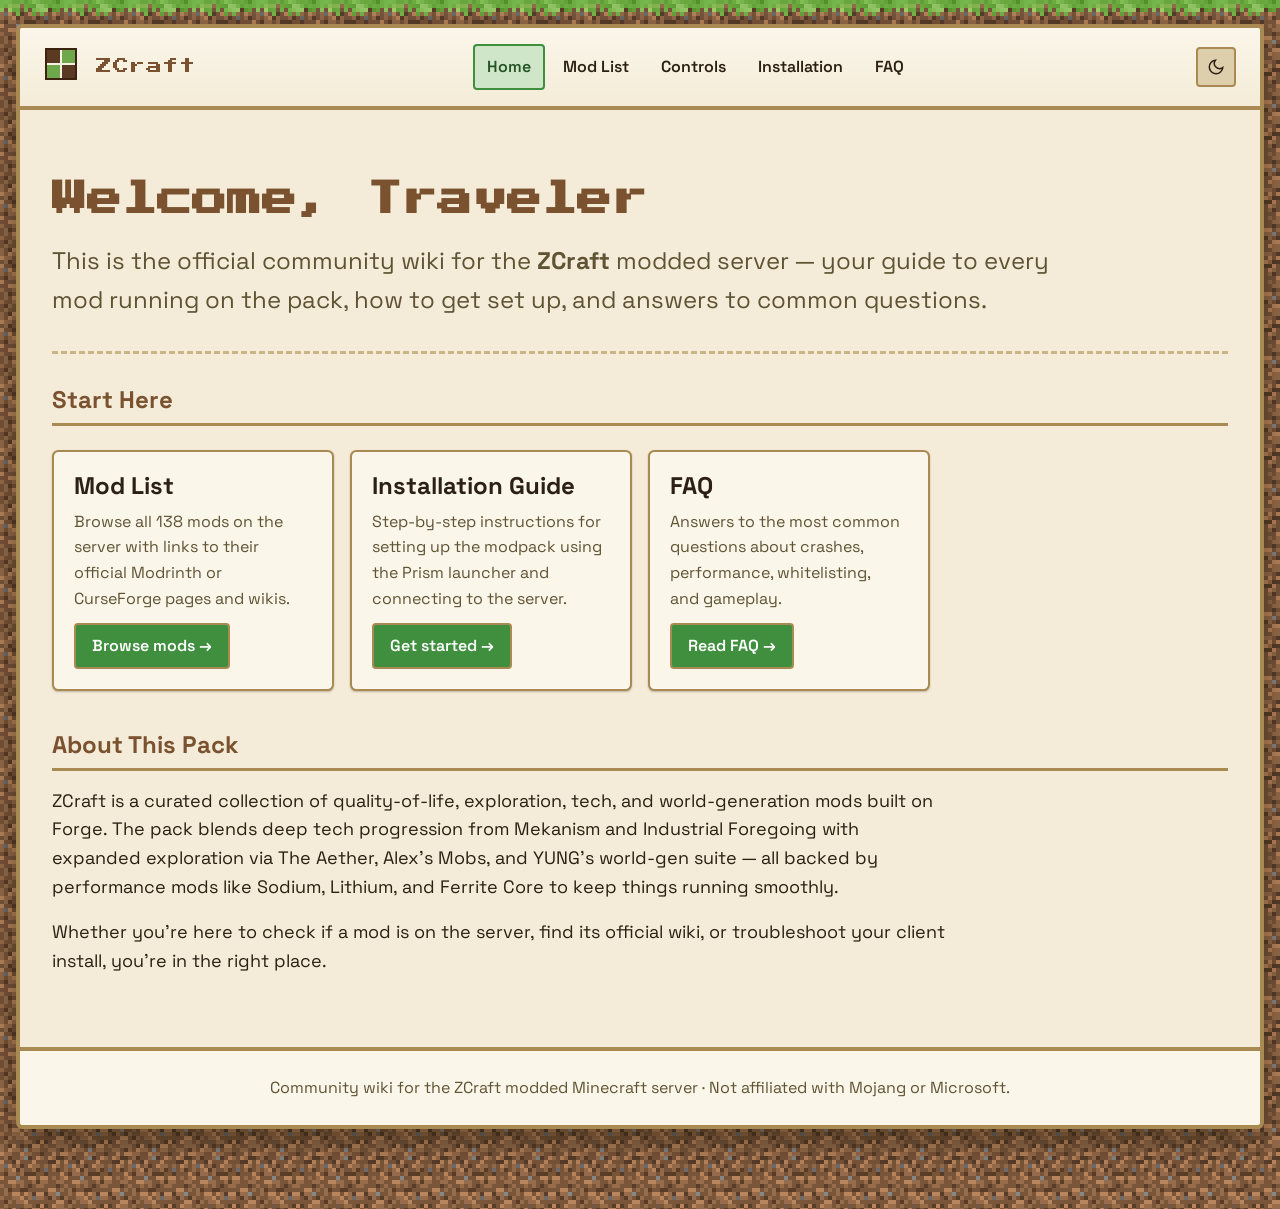
==== commit cdbdc71e: "Rebranded to ZCraft" ====
--- a/index.html
+++ b/index.html
@@ -3,8 +3,8 @@
 <head>
 <meta charset="UTF-8">
 <meta name="viewport" content="width=device-width, initial-scale=1.0">
-<title>Home · Blockcraft Forge Wiki</title>
-<meta name="description" content="Community wiki for the Blockcraft Forge modded Minecraft server.">
+<title>Home · ZCraft Wiki</title>
+<meta name="description" content="Community wiki for the ZCraft modded Minecraft server.">
 <link rel="icon" href="data:image/svg+xml,%3Csvg xmlns=%27http://www.w3.org/2000/svg%27 viewBox=%270 0 40 40%27%3E%3Crect width=%2720%27 height=%2720%27 fill=%27%235a3a22%27/%3E%3Crect x=%2720%27 width=%2720%27 height=%2720%27 fill=%27%236fa84a%27/%3E%3Crect y=%2720%27 width=%2720%27 height=%2720%27 fill=%27%236fa84a%27/%3E%3Crect x=%2720%27 y=%2720%27 width=%2720%27 height=%2720%27 fill=%27%235a3a22%27/%3E%3C/svg%3E">
 <script>
   (function () {
@@ -29,7 +29,7 @@
             <rect x="18" y="18" width="14" height="14" fill="#5a3a22"/>
             <rect x="2" y="2" width="30" height="30" fill="none" stroke="#3a2410" stroke-width="2"/>
           </svg>
-          <span class="brand-name">Blockcraft Forge</span>
+          <span class="brand-name">ZCraft</span>
         </div>
         <button class="mobile-nav-toggle" data-nav-toggle aria-label="Toggle navigation" aria-expanded="false">
           <svg width="20" height="20" viewBox="0 0 24 24" fill="none" stroke="currentColor" stroke-width="2"><path d="M3 12h18M3 6h18M3 18h18"/></svg>
@@ -48,7 +48,7 @@
 <main id="main">
 <section class="hero">
   <h1>Welcome, Traveler</h1>
-  <p>This is the official community wiki for the <strong>Blockcraft Forge</strong> modded server &mdash; your guide to every mod running on the pack, how to get set up, and answers to common questions.</p>
+  <p>This is the official community wiki for the <strong>ZCraft</strong> modded server &mdash; your guide to every mod running on the pack, how to get set up, and answers to common questions.</p>
 </section>
 
 <section>
@@ -56,7 +56,7 @@
   <div class="card-grid">
     <div class="card">
       <h3>Mod List</h3>
-      <p>Browse all 139 mods on the server with links to their official Modrinth or CurseForge pages and wikis.</p>
+      <p>Browse all 138 mods on the server with links to their official Modrinth or CurseForge pages and wikis.</p>
       <a class="btn" href="mods.html">Browse mods &rarr;</a>
     </div>
     <div class="card">
@@ -75,7 +75,7 @@
 <section>
   <h2>About This Pack</h2>
   <div class="prose">
-    <p>Blockcraft Forge is a curated collection of quality-of-life, exploration, tech, and world-generation mods built on Forge. The pack blends deep tech progression from Mekanism and Industrial Foregoing with expanded exploration via The Aether, Alex's Mobs, and YUNG's world-gen suite &mdash; all backed by performance mods like Sodium, Lithium, and Ferrite Core to keep things running smoothly.</p>
+    <p>ZCraft is a curated collection of quality-of-life, exploration, tech, and world-generation mods built on Forge. The pack blends deep tech progression from Mekanism and Industrial Foregoing with expanded exploration via The Aether, Alex's Mobs, and YUNG's world-gen suite &mdash; all backed by performance mods like Sodium, Lithium, and Ferrite Core to keep things running smoothly.</p>
     <p>Whether you're here to check if a mod is on the server, find its official wiki, or troubleshoot your client install, you're in the right place.</p>
   </div>
 </section>
@@ -83,7 +83,7 @@
 </main>
       </div>
       <footer class="site-footer">
-        <p>Community wiki for the Blockcraft Forge modded Minecraft server &middot; Not affiliated with Mojang or Microsoft.</p>
+        <p>Community wiki for the ZCraft modded Minecraft server &middot; Not affiliated with Mojang or Microsoft.</p>
       </footer>
     </div>
   </div>
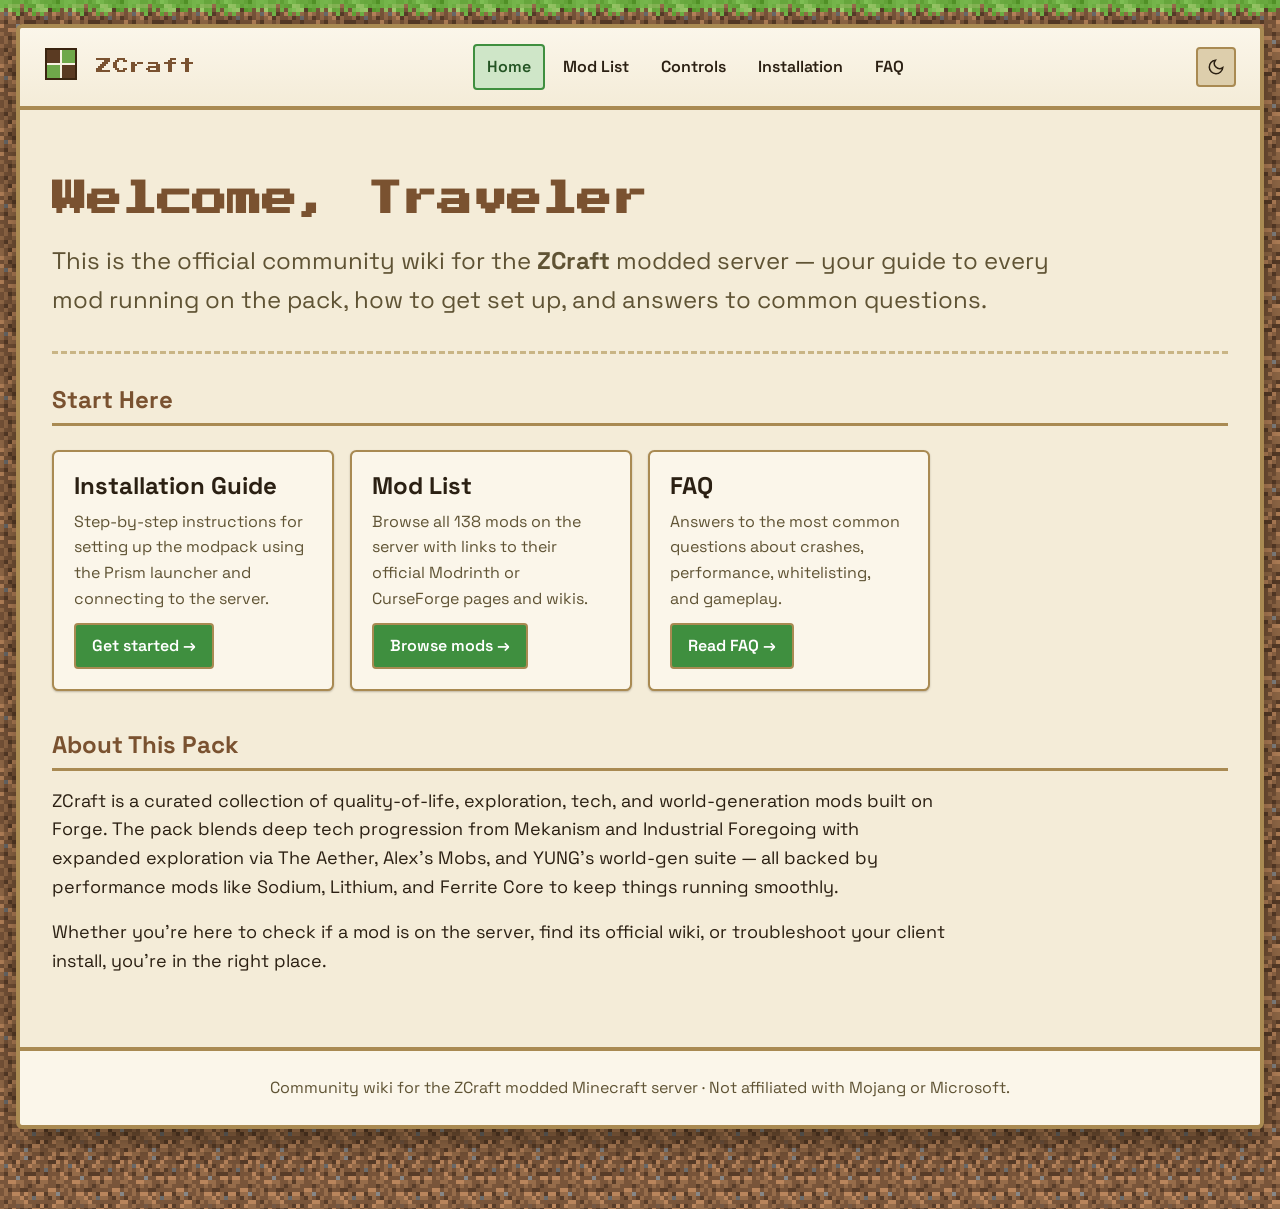
==== commit 37853f4c: "Prioritized installation card Getting Started section" ====
--- a/index.html
+++ b/index.html
@@ -55,14 +55,14 @@
   <h2>Start Here</h2>
   <div class="card-grid">
     <div class="card">
+      <h3>Installation Guide</h3>
+      <p>Step-by-step instructions for setting up the modpack using the Prism launcher and connecting to the server.</p>
+      <a class="btn" href="install.html">Get started &rarr;</a>
+    </div>
+    <div class="card">
       <h3>Mod List</h3>
       <p>Browse all 138 mods on the server with links to their official Modrinth or CurseForge pages and wikis.</p>
       <a class="btn" href="mods.html">Browse mods &rarr;</a>
-    </div>
-    <div class="card">
-      <h3>Installation Guide</h3>
-      <p>Step-by-step instructions for setting up the modpack using the Prism launcher and connecting to the server.</p>
-      <a class="btn" href="install.html">Get started &rarr;</a>
     </div>
     <div class="card">
       <h3>FAQ</h3>
